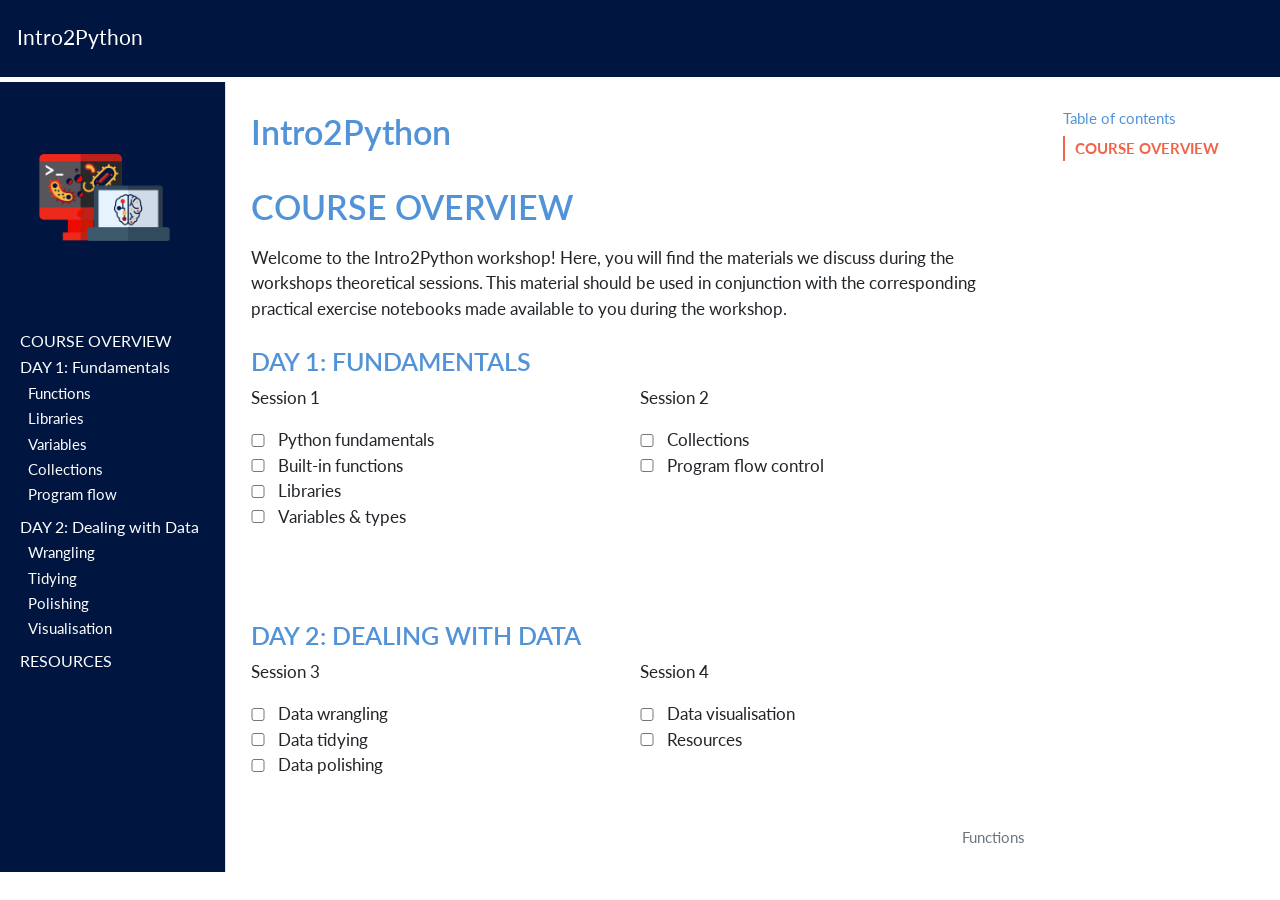
==== index.html @ 373fded9 "Built site for gh-pages" ====
<!DOCTYPE html>
<html xmlns="http://www.w3.org/1999/xhtml" lang="en" xml:lang="en"><head>

<meta charset="utf-8">
<meta name="generator" content="quarto-1.3.326">

<meta name="viewport" content="width=device-width, initial-scale=1.0, user-scalable=yes">


<title>Intro2Python</title>
<style>
code{white-space: pre-wrap;}
span.smallcaps{font-variant: small-caps;}
div.columns{display: flex; gap: min(4vw, 1.5em);}
div.column{flex: auto; overflow-x: auto;}
div.hanging-indent{margin-left: 1.5em; text-indent: -1.5em;}
ul.task-list{list-style: none;}
ul.task-list li input[type="checkbox"] {
  width: 0.8em;
  margin: 0 0.8em 0.2em -1em; /* quarto-specific, see https://github.com/quarto-dev/quarto-cli/issues/4556 */ 
  vertical-align: middle;
}
</style>


<script src="site_libs/quarto-nav/quarto-nav.js"></script>
<script src="site_libs/quarto-nav/headroom.min.js"></script>
<script src="site_libs/clipboard/clipboard.min.js"></script>
<script src="site_libs/quarto-search/autocomplete.umd.js"></script>
<script src="site_libs/quarto-search/fuse.min.js"></script>
<script src="site_libs/quarto-search/quarto-search.js"></script>
<meta name="quarto:offset" content="./">
<link href="./pages/functions.html" rel="next">
<script src="site_libs/quarto-html/quarto.js"></script>
<script src="site_libs/quarto-html/popper.min.js"></script>
<script src="site_libs/quarto-html/tippy.umd.min.js"></script>
<script src="site_libs/quarto-html/anchor.min.js"></script>
<link href="site_libs/quarto-html/tippy.css" rel="stylesheet">
<link href="site_libs/quarto-html/quarto-syntax-highlighting.css" rel="stylesheet" id="quarto-text-highlighting-styles">
<script src="site_libs/bootstrap/bootstrap.min.js"></script>
<link href="site_libs/bootstrap/bootstrap-icons.css" rel="stylesheet">
<link href="site_libs/bootstrap/bootstrap.min.css" rel="stylesheet" id="quarto-bootstrap" data-mode="light">
<script id="quarto-search-options" type="application/json">{
  "location": "navbar",
  "copy-button": false,
  "collapse-after": 3,
  "panel-placement": "end",
  "type": "overlay",
  "limit": 20,
  "language": {
    "search-no-results-text": "No results",
    "search-matching-documents-text": "matching documents",
    "search-copy-link-title": "Copy link to search",
    "search-hide-matches-text": "Hide additional matches",
    "search-more-match-text": "more match in this document",
    "search-more-matches-text": "more matches in this document",
    "search-clear-button-title": "Clear",
    "search-detached-cancel-button-title": "Cancel",
    "search-submit-button-title": "Submit"
  }
}</script>


<link rel="stylesheet" href="theme.css">
</head>

<body class="nav-sidebar docked nav-fixed">

<div id="quarto-search-results"></div>
  <header id="quarto-header" class="headroom fixed-top">
    <nav class="navbar navbar-expand-lg navbar-dark ">
      <div class="navbar-container container-fluid">
      <div class="navbar-brand-container">
    <a class="navbar-brand" href="./index.html">
    <span class="navbar-title">Intro2Python</span>
    </a>
  </div>
        <div class="quarto-navbar-tools ms-auto">
</div>
          <div id="quarto-search" class="" title="Search"></div>
      </div> <!-- /container-fluid -->
    </nav>
  <nav class="quarto-secondary-nav">
    <div class="container-fluid d-flex">
      <button type="button" class="quarto-btn-toggle btn" data-bs-toggle="collapse" data-bs-target="#quarto-sidebar,#quarto-sidebar-glass" aria-controls="quarto-sidebar" aria-expanded="false" aria-label="Toggle sidebar navigation" onclick="if (window.quartoToggleHeadroom) { window.quartoToggleHeadroom(); }">
        <i class="bi bi-layout-text-sidebar-reverse"></i>
      </button>
      <nav class="quarto-page-breadcrumbs" aria-label="breadcrumb"><ol class="breadcrumb"><li class="breadcrumb-item"><a href="./index.html">COURSE OVERVIEW</a></li></ol></nav>
      <a class="flex-grow-1" role="button" data-bs-toggle="collapse" data-bs-target="#quarto-sidebar,#quarto-sidebar-glass" aria-controls="quarto-sidebar" aria-expanded="false" aria-label="Toggle sidebar navigation" onclick="if (window.quartoToggleHeadroom) { window.quartoToggleHeadroom(); }">      
      </a>
      <button type="button" class="btn quarto-search-button" aria-label="Search" onclick="window.quartoOpenSearch();">
        <i class="bi bi-search"></i>
      </button>
    </div>
  </nav>
</header>
<!-- content -->
<div id="quarto-content" class="quarto-container page-columns page-rows-contents page-layout-article page-navbar">
<!-- sidebar -->
  <nav id="quarto-sidebar" class="sidebar collapse collapse-horizontal sidebar-navigation docked overflow-auto">
    <div class="pt-lg-2 mt-2 text-left sidebar-header sidebar-header-stacked">
      <a href="./index.html" class="sidebar-logo-link">
      <img src="./pages/images/logo_transparent.png" alt="" class="sidebar-logo py-0 d-lg-inline d-none">
      </a>
      </div>
        <div class="mt-2 flex-shrink-0 align-items-center">
        <div class="sidebar-search">
        <div id="quarto-search" class="" title="Search"></div>
        </div>
        </div>
    <div class="sidebar-menu-container"> 
    <ul class="list-unstyled mt-1">
        <li class="sidebar-item">
  <div class="sidebar-item-container"> 
  <a href="./index.html" class="sidebar-item-text sidebar-link active">
 <span class="menu-text">COURSE OVERVIEW</span></a>
  </div>
</li>
        <li class="sidebar-item sidebar-item-section">
      <div class="sidebar-item-container"> 
            <a class="sidebar-item-text sidebar-link text-start" data-bs-toggle="collapse" data-bs-target="#quarto-sidebar-section-1" aria-expanded="true">
 <span class="menu-text">DAY 1: Fundamentals</span></a>
          <a class="sidebar-item-toggle text-start" data-bs-toggle="collapse" data-bs-target="#quarto-sidebar-section-1" aria-expanded="true" aria-label="Toggle section">
            <i class="bi bi-chevron-right ms-2"></i>
          </a> 
      </div>
      <ul id="quarto-sidebar-section-1" class="collapse list-unstyled sidebar-section depth1 show">  
          <li class="sidebar-item">
  <div class="sidebar-item-container"> 
  <a href="./pages/functions.html" class="sidebar-item-text sidebar-link">
 <span class="menu-text">Functions</span></a>
  </div>
</li>
          <li class="sidebar-item">
  <div class="sidebar-item-container"> 
  <a href="./pages/libraries.html" class="sidebar-item-text sidebar-link">
 <span class="menu-text">Libraries</span></a>
  </div>
</li>
          <li class="sidebar-item">
  <div class="sidebar-item-container"> 
  <a href="./pages/variables-types.html" class="sidebar-item-text sidebar-link">
 <span class="menu-text">Variables</span></a>
  </div>
</li>
          <li class="sidebar-item">
  <div class="sidebar-item-container"> 
  <a href="./pages/collections.html" class="sidebar-item-text sidebar-link">
 <span class="menu-text">Collections</span></a>
  </div>
</li>
          <li class="sidebar-item">
  <div class="sidebar-item-container"> 
  <a href="./pages/program-flow-control.html" class="sidebar-item-text sidebar-link">
 <span class="menu-text">Program flow</span></a>
  </div>
</li>
      </ul>
  </li>
        <li class="sidebar-item sidebar-item-section">
      <div class="sidebar-item-container"> 
            <a class="sidebar-item-text sidebar-link text-start" data-bs-toggle="collapse" data-bs-target="#quarto-sidebar-section-2" aria-expanded="true">
 <span class="menu-text">DAY 2: Dealing with Data</span></a>
          <a class="sidebar-item-toggle text-start" data-bs-toggle="collapse" data-bs-target="#quarto-sidebar-section-2" aria-expanded="true" aria-label="Toggle section">
            <i class="bi bi-chevron-right ms-2"></i>
          </a> 
      </div>
      <ul id="quarto-sidebar-section-2" class="collapse list-unstyled sidebar-section depth1 show">  
          <li class="sidebar-item">
  <div class="sidebar-item-container"> 
  <a href="./pages/data-wrangling.html" class="sidebar-item-text sidebar-link">
 <span class="menu-text">Wrangling</span></a>
  </div>
</li>
          <li class="sidebar-item">
  <div class="sidebar-item-container"> 
  <a href="./pages/data-processing.html" class="sidebar-item-text sidebar-link">
 <span class="menu-text">Tidying</span></a>
  </div>
</li>
          <li class="sidebar-item">
  <div class="sidebar-item-container"> 
  <a href="./pages/data-polishing.html" class="sidebar-item-text sidebar-link">
 <span class="menu-text">Polishing</span></a>
  </div>
</li>
          <li class="sidebar-item">
  <div class="sidebar-item-container"> 
  <a href="./pages/data-viz.html" class="sidebar-item-text sidebar-link">
 <span class="menu-text">Visualisation</span></a>
  </div>
</li>
      </ul>
  </li>
        <li class="sidebar-item">
  <div class="sidebar-item-container"> 
  <a href="./pages/resources.html" class="sidebar-item-text sidebar-link">
 <span class="menu-text">RESOURCES</span></a>
  </div>
</li>
    </ul>
    </div>
</nav>
<div id="quarto-sidebar-glass" data-bs-toggle="collapse" data-bs-target="#quarto-sidebar,#quarto-sidebar-glass"></div>
<!-- margin-sidebar -->
    <div id="quarto-margin-sidebar" class="sidebar margin-sidebar">
        <nav id="TOC" role="doc-toc" class="toc-active">
    <h2 id="toc-title">Table of contents</h2>
   
  <ul>
  <li><a href="#course-overview" id="toc-course-overview" class="nav-link active" data-scroll-target="#course-overview">COURSE OVERVIEW</a>
  <ul class="collapse">
  <li><a href="#day-1-fundamentals" id="toc-day-1-fundamentals" class="nav-link" data-scroll-target="#day-1-fundamentals">DAY 1: FUNDAMENTALS</a></li>
  <li><a href="#day-2-dealing-with-data" id="toc-day-2-dealing-with-data" class="nav-link" data-scroll-target="#day-2-dealing-with-data">DAY 2: DEALING WITH DATA</a></li>
  </ul></li>
  </ul>
</nav>
    </div>
<!-- main -->
<main class="content" id="quarto-document-content">

<header id="title-block-header" class="quarto-title-block default">
<div class="quarto-title">
<h1 class="title">Intro2Python</h1>
</div>



<div class="quarto-title-meta">

    
  
    
  </div>
  

</header>

<section id="course-overview" class="level1 unnumbered">
<h1 class="unnumbered">COURSE OVERVIEW</h1>
<p>Welcome to the Intro2Python workshop! Here, you will find the materials we discuss during the workshops theoretical sessions. This material should be used in conjunction with the corresponding practical exercise notebooks made available to you during the workshop.</p>
<section id="day-1-fundamentals" class="level3 unnumbered">
<h3 class="unnumbered anchored" data-anchor-id="day-1-fundamentals">DAY 1: FUNDAMENTALS</h3>
<div class="columns">
<div class="column" style="width:50%;">
<p>Session 1</p>
<ul class="task-list">
<li><input type="checkbox">Python fundamentals</li>
<li><input type="checkbox">Built-in functions</li>
<li><input type="checkbox">Libraries</li>
<li><input type="checkbox">Variables &amp; types</li>
</ul>
</div><div class="column" style="width:50%;">
<p>Session 2</p>
<ul class="task-list">
<li><input type="checkbox">Collections</li>
<li><input type="checkbox">Program flow control</li>
</ul>
</div>
</div>
<div class="cell" data-execution_count="1">
<div class="cell-output cell-output-stdout">
<pre><code> 
 </code></pre>
</div>
</div>
</section>
<section id="day-2-dealing-with-data" class="level3 unnumbered">
<h3 class="unnumbered anchored" data-anchor-id="day-2-dealing-with-data">DAY 2: DEALING WITH DATA</h3>
<div class="columns">
<div class="column" style="width:50%;">
<p>Session 3</p>
<ul class="task-list">
<li><input type="checkbox">Data wrangling</li>
<li><input type="checkbox">Data tidying</li>
<li><input type="checkbox">Data polishing</li>
</ul>
</div><div class="column" style="width:50%;">
<p>Session 4</p>
<ul class="task-list">
<li><input type="checkbox">Data visualisation</li>
<li><input type="checkbox">Resources</li>
</ul>
</div>
</div>


</section>
</section>

</main> <!-- /main -->
<script id="quarto-html-after-body" type="application/javascript">
window.document.addEventListener("DOMContentLoaded", function (event) {
  const toggleBodyColorMode = (bsSheetEl) => {
    const mode = bsSheetEl.getAttribute("data-mode");
    const bodyEl = window.document.querySelector("body");
    if (mode === "dark") {
      bodyEl.classList.add("quarto-dark");
      bodyEl.classList.remove("quarto-light");
    } else {
      bodyEl.classList.add("quarto-light");
      bodyEl.classList.remove("quarto-dark");
    }
  }
  const toggleBodyColorPrimary = () => {
    const bsSheetEl = window.document.querySelector("link#quarto-bootstrap");
    if (bsSheetEl) {
      toggleBodyColorMode(bsSheetEl);
    }
  }
  toggleBodyColorPrimary();  
  const icon = "";
  const anchorJS = new window.AnchorJS();
  anchorJS.options = {
    placement: 'right',
    icon: icon
  };
  anchorJS.add('.anchored');
  const isCodeAnnotation = (el) => {
    for (const clz of el.classList) {
      if (clz.startsWith('code-annotation-')) {                     
        return true;
      }
    }
    return false;
  }
  const clipboard = new window.ClipboardJS('.code-copy-button', {
    text: function(trigger) {
      const codeEl = trigger.previousElementSibling.cloneNode(true);
      for (const childEl of codeEl.children) {
        if (isCodeAnnotation(childEl)) {
          childEl.remove();
        }
      }
      return codeEl.innerText;
    }
  });
  clipboard.on('success', function(e) {
    // button target
    const button = e.trigger;
    // don't keep focus
    button.blur();
    // flash "checked"
    button.classList.add('code-copy-button-checked');
    var currentTitle = button.getAttribute("title");
    button.setAttribute("title", "Copied!");
    let tooltip;
    if (window.bootstrap) {
      button.setAttribute("data-bs-toggle", "tooltip");
      button.setAttribute("data-bs-placement", "left");
      button.setAttribute("data-bs-title", "Copied!");
      tooltip = new bootstrap.Tooltip(button, 
        { trigger: "manual", 
          customClass: "code-copy-button-tooltip",
          offset: [0, -8]});
      tooltip.show();    
    }
    setTimeout(function() {
      if (tooltip) {
        tooltip.hide();
        button.removeAttribute("data-bs-title");
        button.removeAttribute("data-bs-toggle");
        button.removeAttribute("data-bs-placement");
      }
      button.setAttribute("title", currentTitle);
      button.classList.remove('code-copy-button-checked');
    }, 1000);
    // clear code selection
    e.clearSelection();
  });
  function tippyHover(el, contentFn) {
    const config = {
      allowHTML: true,
      content: contentFn,
      maxWidth: 500,
      delay: 100,
      arrow: false,
      appendTo: function(el) {
          return el.parentElement;
      },
      interactive: true,
      interactiveBorder: 10,
      theme: 'quarto',
      placement: 'bottom-start'
    };
    window.tippy(el, config); 
  }
  const noterefs = window.document.querySelectorAll('a[role="doc-noteref"]');
  for (var i=0; i<noterefs.length; i++) {
    const ref = noterefs[i];
    tippyHover(ref, function() {
      // use id or data attribute instead here
      let href = ref.getAttribute('data-footnote-href') || ref.getAttribute('href');
      try { href = new URL(href).hash; } catch {}
      const id = href.replace(/^#\/?/, "");
      const note = window.document.getElementById(id);
      return note.innerHTML;
    });
  }
      let selectedAnnoteEl;
      const selectorForAnnotation = ( cell, annotation) => {
        let cellAttr = 'data-code-cell="' + cell + '"';
        let lineAttr = 'data-code-annotation="' +  annotation + '"';
        const selector = 'span[' + cellAttr + '][' + lineAttr + ']';
        return selector;
      }
      const selectCodeLines = (annoteEl) => {
        const doc = window.document;
        const targetCell = annoteEl.getAttribute("data-target-cell");
        const targetAnnotation = annoteEl.getAttribute("data-target-annotation");
        const annoteSpan = window.document.querySelector(selectorForAnnotation(targetCell, targetAnnotation));
        const lines = annoteSpan.getAttribute("data-code-lines").split(",");
        const lineIds = lines.map((line) => {
          return targetCell + "-" + line;
        })
        let top = null;
        let height = null;
        let parent = null;
        if (lineIds.length > 0) {
            //compute the position of the single el (top and bottom and make a div)
            const el = window.document.getElementById(lineIds[0]);
            top = el.offsetTop;
            height = el.offsetHeight;
            parent = el.parentElement.parentElement;
          if (lineIds.length > 1) {
            const lastEl = window.document.getElementById(lineIds[lineIds.length - 1]);
            const bottom = lastEl.offsetTop + lastEl.offsetHeight;
            height = bottom - top;
          }
          if (top !== null && height !== null && parent !== null) {
            // cook up a div (if necessary) and position it 
            let div = window.document.getElementById("code-annotation-line-highlight");
            if (div === null) {
              div = window.document.createElement("div");
              div.setAttribute("id", "code-annotation-line-highlight");
              div.style.position = 'absolute';
              parent.appendChild(div);
            }
            div.style.top = top - 2 + "px";
            div.style.height = height + 4 + "px";
            let gutterDiv = window.document.getElementById("code-annotation-line-highlight-gutter");
            if (gutterDiv === null) {
              gutterDiv = window.document.createElement("div");
              gutterDiv.setAttribute("id", "code-annotation-line-highlight-gutter");
              gutterDiv.style.position = 'absolute';
              const codeCell = window.document.getElementById(targetCell);
              const gutter = codeCell.querySelector('.code-annotation-gutter');
              gutter.appendChild(gutterDiv);
            }
            gutterDiv.style.top = top - 2 + "px";
            gutterDiv.style.height = height + 4 + "px";
          }
          selectedAnnoteEl = annoteEl;
        }
      };
      const unselectCodeLines = () => {
        const elementsIds = ["code-annotation-line-highlight", "code-annotation-line-highlight-gutter"];
        elementsIds.forEach((elId) => {
          const div = window.document.getElementById(elId);
          if (div) {
            div.remove();
          }
        });
        selectedAnnoteEl = undefined;
      };
      // Attach click handler to the DT
      const annoteDls = window.document.querySelectorAll('dt[data-target-cell]');
      for (const annoteDlNode of annoteDls) {
        annoteDlNode.addEventListener('click', (event) => {
          const clickedEl = event.target;
          if (clickedEl !== selectedAnnoteEl) {
            unselectCodeLines();
            const activeEl = window.document.querySelector('dt[data-target-cell].code-annotation-active');
            if (activeEl) {
              activeEl.classList.remove('code-annotation-active');
            }
            selectCodeLines(clickedEl);
            clickedEl.classList.add('code-annotation-active');
          } else {
            // Unselect the line
            unselectCodeLines();
            clickedEl.classList.remove('code-annotation-active');
          }
        });
      }
  const findCites = (el) => {
    const parentEl = el.parentElement;
    if (parentEl) {
      const cites = parentEl.dataset.cites;
      if (cites) {
        return {
          el,
          cites: cites.split(' ')
        };
      } else {
        return findCites(el.parentElement)
      }
    } else {
      return undefined;
    }
  };
  var bibliorefs = window.document.querySelectorAll('a[role="doc-biblioref"]');
  for (var i=0; i<bibliorefs.length; i++) {
    const ref = bibliorefs[i];
    const citeInfo = findCites(ref);
    if (citeInfo) {
      tippyHover(citeInfo.el, function() {
        var popup = window.document.createElement('div');
        citeInfo.cites.forEach(function(cite) {
          var citeDiv = window.document.createElement('div');
          citeDiv.classList.add('hanging-indent');
          citeDiv.classList.add('csl-entry');
          var biblioDiv = window.document.getElementById('ref-' + cite);
          if (biblioDiv) {
            citeDiv.innerHTML = biblioDiv.innerHTML;
          }
          popup.appendChild(citeDiv);
        });
        return popup.innerHTML;
      });
    }
  }
});
</script>
<nav class="page-navigation">
  <div class="nav-page nav-page-previous">
  </div>
  <div class="nav-page nav-page-next">
      <a href="./pages/functions.html" class="pagination-link">
        <span class="nav-page-text">Functions</span> <i class="bi bi-arrow-right-short"></i>
      </a>
  </div>
</nav>
</div> <!-- /content -->



</body></html>
---- site_libs/quarto-html/tippy.css ----
.tippy-box[data-animation=fade][data-state=hidden]{opacity:0}[data-tippy-root]{max-width:calc(100vw - 10px)}.tippy-box{position:relative;background-color:#333;color:#fff;border-radius:4px;font-size:14px;line-height:1.4;white-space:normal;outline:0;transition-property:transform,visibility,opacity}.tippy-box[data-placement^=top]>.tippy-arrow{bottom:0}.tippy-box[data-placement^=top]>.tippy-arrow:before{bottom:-7px;left:0;border-width:8px 8px 0;border-top-color:initial;transform-origin:center top}.tippy-box[data-placement^=bottom]>.tippy-arrow{top:0}.tippy-box[data-placement^=bottom]>.tippy-arrow:before{top:-7px;left:0;border-width:0 8px 8px;border-bottom-color:initial;transform-origin:center bottom}.tippy-box[data-placement^=left]>.tippy-arrow{right:0}.tippy-box[data-placement^=left]>.tippy-arrow:before{border-width:8px 0 8px 8px;border-left-color:initial;right:-7px;transform-origin:center left}.tippy-box[data-placement^=right]>.tippy-arrow{left:0}.tippy-box[data-placement^=right]>.tippy-arrow:before{left:-7px;border-width:8px 8px 8px 0;border-right-color:initial;transform-origin:center right}.tippy-box[data-inertia][data-state=visible]{transition-timing-function:cubic-bezier(.54,1.5,.38,1.11)}.tippy-arrow{width:16px;height:16px;color:#333}.tippy-arrow:before{content:"";position:absolute;border-color:transparent;border-style:solid}.tippy-content{position:relative;padding:5px 9px;z-index:1}
---- site_libs/quarto-html/quarto-syntax-highlighting.css ----
/* quarto syntax highlight colors */
:root {
  --quarto-hl-ot-color: #003B4F;
  --quarto-hl-at-color: #657422;
  --quarto-hl-ss-color: #20794D;
  --quarto-hl-an-color: #5E5E5E;
  --quarto-hl-fu-color: #4758AB;
  --quarto-hl-st-color: #20794D;
  --quarto-hl-cf-color: #003B4F;
  --quarto-hl-op-color: #5E5E5E;
  --quarto-hl-er-color: #AD0000;
  --quarto-hl-bn-color: #AD0000;
  --quarto-hl-al-color: #AD0000;
  --quarto-hl-va-color: #111111;
  --quarto-hl-bu-color: inherit;
  --quarto-hl-ex-color: inherit;
  --quarto-hl-pp-color: #AD0000;
  --quarto-hl-in-color: #5E5E5E;
  --quarto-hl-vs-color: #20794D;
  --quarto-hl-wa-color: #5E5E5E;
  --quarto-hl-do-color: #5E5E5E;
  --quarto-hl-im-color: #00769E;
  --quarto-hl-ch-color: #20794D;
  --quarto-hl-dt-color: #AD0000;
  --quarto-hl-fl-color: #AD0000;
  --quarto-hl-co-color: #5E5E5E;
  --quarto-hl-cv-color: #5E5E5E;
  --quarto-hl-cn-color: #8f5902;
  --quarto-hl-sc-color: #5E5E5E;
  --quarto-hl-dv-color: #AD0000;
  --quarto-hl-kw-color: #003B4F;
}

/* other quarto variables */
:root {
  --quarto-font-monospace: SFMono-Regular, Menlo, Monaco, Consolas, "Liberation Mono", "Courier New", monospace;
}

pre > code.sourceCode > span {
  color: #003B4F;
}

code span {
  color: #003B4F;
}

code.sourceCode > span {
  color: #003B4F;
}

div.sourceCode,
div.sourceCode pre.sourceCode {
  color: #003B4F;
}

code span.ot {
  color: #003B4F;
  font-style: inherit;
}

code span.at {
  color: #657422;
  font-style: inherit;
}

code span.ss {
  color: #20794D;
  font-style: inherit;
}

code span.an {
  color: #5E5E5E;
  font-style: inherit;
}

code span.fu {
  color: #4758AB;
  font-style: inherit;
}

code span.st {
  color: #20794D;
  font-style: inherit;
}

code span.cf {
  color: #003B4F;
  font-style: inherit;
}

code span.op {
  color: #5E5E5E;
  font-style: inherit;
}

code span.er {
  color: #AD0000;
  font-style: inherit;
}

code span.bn {
  color: #AD0000;
  font-style: inherit;
}

code span.al {
  color: #AD0000;
  font-style: inherit;
}

code span.va {
  color: #111111;
  font-style: inherit;
}

code span.bu {
  font-style: inherit;
}

code span.ex {
  font-style: inherit;
}

code span.pp {
  color: #AD0000;
  font-style: inherit;
}

code span.in {
  color: #5E5E5E;
  font-style: inherit;
}

code span.vs {
  color: #20794D;
  font-style: inherit;
}

code span.wa {
  color: #5E5E5E;
  font-style: italic;
}

code span.do {
  color: #5E5E5E;
  font-style: italic;
}

code span.im {
  color: #00769E;
  font-style: inherit;
}

code span.ch {
  color: #20794D;
  font-style: inherit;
}

code span.dt {
  color: #AD0000;
  font-style: inherit;
}

code span.fl {
  color: #AD0000;
  font-style: inherit;
}

code span.co {
  color: #5E5E5E;
  font-style: inherit;
}

code span.cv {
  color: #5E5E5E;
  font-style: italic;
}

code span.cn {
  color: #8f5902;
  font-style: inherit;
}

code span.sc {
  color: #5E5E5E;
  font-style: inherit;
}

code span.dv {
  color: #AD0000;
  font-style: inherit;
}

code span.kw {
  color: #003B4F;
  font-style: inherit;
}

.prevent-inlining {
  content: "</";
}

/*# sourceMappingURL=debc5d5d77c3f9108843748ff7464032.css.map */
---- theme.css ----
/* Define your color palette as CSS variables */
:root {
    --primary: #4088d4;
    --secondary: #f06449;
    --accent: #f06449;
    --info: #8f6593;
    --navbar-bg: #001641;
    /* dark background for navbar */
    --navbar-link: #fff;
}

/* Apply primary color to headings and links */
h1,
h2,
h3,
h4,
h5,
h6 {
    color: var(--primary);
}

a {
    color: var(--info);
}

a:hover {
    color: var(--accent);
}

/* Style the navbar */
.navbar,
.quarto-navbar {
    background-color: var(--navbar-bg) !important;
}

.navbar .navbar-brand,
.navbar .nav-link,
.quarto-navbar .navbar-brand,
.quarto-navbar .nav-link,
.margin-sidebar {
    color: var(--navbar-link) !important;
}

.navbar .nav-link.active,
.quarto-navbar .nav-link.active,
.margin-sidebar {
    color: var(--accent) !important;
}

/* Optional: accent for buttons or highlights */
.btn-primary,
.btn {
    background-color: var(--secondary);
    border-color: var(--secondary);
}

.btn-primary:hover,
.btn:hover {
    background-color: var(--accent);
    border-color: var(--accent); }

/* Sidebar background for Quarto book */
.sidebar,
.quarto-sidebar {
    background-color: var(--navbar-bg) !important;
}

/* Sidebar link colors */
.sidebar .sidebar-item,
.quarto-sidebar .sidebar-item {
    color: var(--navbar-link) !important;
}

.sidebar .sidebar-item.active,
.quarto-sidebar .sidebar-item.active {
}

/* Sidebar link colors */
.margin-sidebar {
    background-color: #fff !important;
    color: var(--accent) !important;
}


/* Make TOC links black by default */
.sidebar nav[role=doc-toc] ul>li>a,
.sidebar nav[role=doc-toc] ul>li>ul>li>a {
    color: #222 !important;
}

/* Use your accent color on hover */
.sidebar nav[role=doc-toc] ul>li>a:hover,
.sidebar nav[role=doc-toc] ul>li>ul>li>a:hover {
    color: var(--accent) !important;
}

/* Override active TOC link color and border in both sidebars */
.sidebar nav[role=doc-toc] ul>li>a.active,
.sidebar nav[role=doc-toc] ul>li>ul>li>a.active,
.quarto-sidebar-secondary nav[role=doc-toc] ul>li>a.active,
.quarto-sidebar-secondary nav[role=doc-toc] ul>li>ul>li>a.active {
    color: var(--accent) !important;
    border-left: 2px solid var(--accent) !important;
    font-weight: bold;
}

.nav-page a:hover,
.nav-page a:focus {
    color: #d94c32 !important;
}
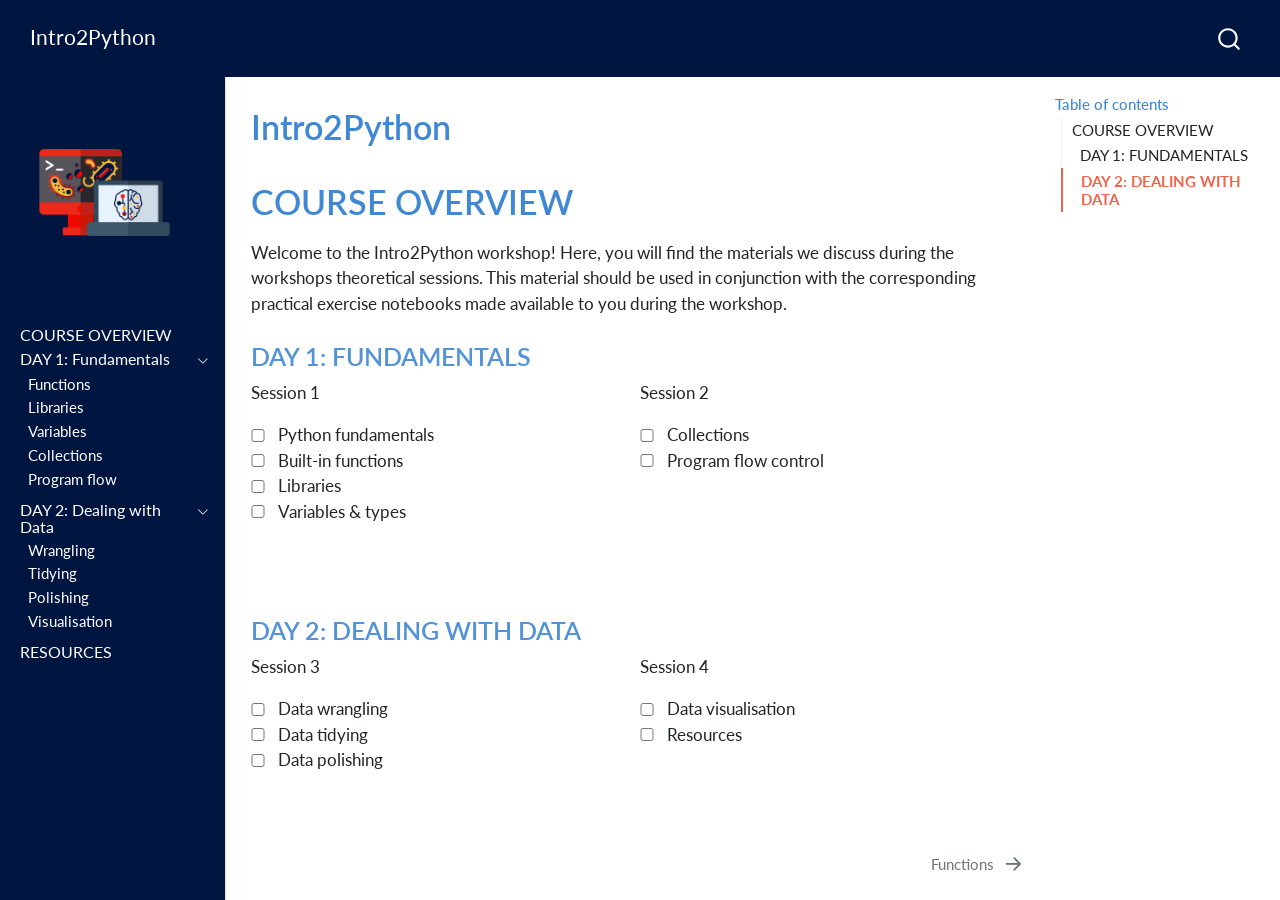
==== commit 1adf5422: "Built site for gh-pages" ====
--- a/index.html
+++ b/index.html
@@ -2,7 +2,7 @@
 <html xmlns="http://www.w3.org/1999/xhtml" lang="en" xml:lang="en"><head>
 
 <meta charset="utf-8">
-<meta name="generator" content="quarto-1.3.326">
+<meta name="generator" content="quarto-1.8.27">
 
 <meta name="viewport" content="width=device-width, initial-scale=1.0, user-scalable=yes">
 
@@ -31,22 +31,30 @@
 <script src="site_libs/quarto-search/quarto-search.js"></script>
 <meta name="quarto:offset" content="./">
 <link href="./pages/functions.html" rel="next">
-<script src="site_libs/quarto-html/quarto.js"></script>
+<script src="site_libs/quarto-html/quarto.js" type="module"></script>
+<script src="site_libs/quarto-html/tabsets/tabsets.js" type="module"></script>
+<script src="site_libs/quarto-html/axe/axe-check.js" type="module"></script>
 <script src="site_libs/quarto-html/popper.min.js"></script>
 <script src="site_libs/quarto-html/tippy.umd.min.js"></script>
 <script src="site_libs/quarto-html/anchor.min.js"></script>
 <link href="site_libs/quarto-html/tippy.css" rel="stylesheet">
-<link href="site_libs/quarto-html/quarto-syntax-highlighting.css" rel="stylesheet" id="quarto-text-highlighting-styles">
+<link href="site_libs/quarto-html/quarto-syntax-highlighting-ed96de9b727972fe78a7b5d16c58bf87.css" rel="stylesheet" id="quarto-text-highlighting-styles">
 <script src="site_libs/bootstrap/bootstrap.min.js"></script>
 <link href="site_libs/bootstrap/bootstrap-icons.css" rel="stylesheet">
-<link href="site_libs/bootstrap/bootstrap.min.css" rel="stylesheet" id="quarto-bootstrap" data-mode="light">
+<link href="site_libs/bootstrap/bootstrap-86a5ba24d0f45f9e9ab157fcdf83119b.min.css" rel="stylesheet" append-hash="true" id="quarto-bootstrap" data-mode="light">
 <script id="quarto-search-options" type="application/json">{
   "location": "navbar",
   "copy-button": false,
   "collapse-after": 3,
   "panel-placement": "end",
   "type": "overlay",
-  "limit": 20,
+  "limit": 50,
+  "keyboard-shortcut": [
+    "f",
+    "/",
+    "s"
+  ],
+  "show-item-context": false,
   "language": {
     "search-no-results-text": "No results",
     "search-matching-documents-text": "matching documents",
@@ -55,8 +63,10 @@
     "search-more-match-text": "more match in this document",
     "search-more-matches-text": "more matches in this document",
     "search-clear-button-title": "Clear",
+    "search-text-placeholder": "",
     "search-detached-cancel-button-title": "Cancel",
-    "search-submit-button-title": "Submit"
+    "search-submit-button-title": "Submit",
+    "search-label": "Search"
   }
 }</script>
 
@@ -64,30 +74,30 @@
 <link rel="stylesheet" href="theme.css">
 </head>
 
-<body class="nav-sidebar docked nav-fixed">
+<body class="nav-sidebar docked nav-fixed quarto-light">
 
 <div id="quarto-search-results"></div>
   <header id="quarto-header" class="headroom fixed-top">
-    <nav class="navbar navbar-expand-lg navbar-dark ">
+    <nav class="navbar navbar-expand-lg " data-bs-theme="dark">
       <div class="navbar-container container-fluid">
-      <div class="navbar-brand-container">
+      <div class="navbar-brand-container mx-auto">
     <a class="navbar-brand" href="./index.html">
     <span class="navbar-title">Intro2Python</span>
     </a>
   </div>
-        <div class="quarto-navbar-tools ms-auto">
+        <div class="quarto-navbar-tools tools-end">
 </div>
           <div id="quarto-search" class="" title="Search"></div>
       </div> <!-- /container-fluid -->
     </nav>
   <nav class="quarto-secondary-nav">
     <div class="container-fluid d-flex">
-      <button type="button" class="quarto-btn-toggle btn" data-bs-toggle="collapse" data-bs-target="#quarto-sidebar,#quarto-sidebar-glass" aria-controls="quarto-sidebar" aria-expanded="false" aria-label="Toggle sidebar navigation" onclick="if (window.quartoToggleHeadroom) { window.quartoToggleHeadroom(); }">
+      <button type="button" class="quarto-btn-toggle btn" data-bs-toggle="collapse" role="button" data-bs-target=".quarto-sidebar-collapse-item" aria-controls="quarto-sidebar" aria-expanded="false" aria-label="Toggle sidebar navigation" onclick="if (window.quartoToggleHeadroom) { window.quartoToggleHeadroom(); }">
         <i class="bi bi-layout-text-sidebar-reverse"></i>
       </button>
-      <nav class="quarto-page-breadcrumbs" aria-label="breadcrumb"><ol class="breadcrumb"><li class="breadcrumb-item"><a href="./index.html">COURSE OVERVIEW</a></li></ol></nav>
-      <a class="flex-grow-1" role="button" data-bs-toggle="collapse" data-bs-target="#quarto-sidebar,#quarto-sidebar-glass" aria-controls="quarto-sidebar" aria-expanded="false" aria-label="Toggle sidebar navigation" onclick="if (window.quartoToggleHeadroom) { window.quartoToggleHeadroom(); }">      
-      </a>
+        <nav class="quarto-page-breadcrumbs" aria-label="breadcrumb"><ol class="breadcrumb"><li class="breadcrumb-item"><a href="./index.html">COURSE OVERVIEW</a></li></ol></nav>
+        <a class="flex-grow-1" role="navigation" data-bs-toggle="collapse" data-bs-target=".quarto-sidebar-collapse-item" aria-controls="quarto-sidebar" aria-expanded="false" aria-label="Toggle sidebar navigation" onclick="if (window.quartoToggleHeadroom) { window.quartoToggleHeadroom(); }">      
+        </a>
       <button type="button" class="btn quarto-search-button" aria-label="Search" onclick="window.quartoOpenSearch();">
         <i class="bi bi-search"></i>
       </button>
@@ -97,10 +107,11 @@
 <!-- content -->
 <div id="quarto-content" class="quarto-container page-columns page-rows-contents page-layout-article page-navbar">
 <!-- sidebar -->
-  <nav id="quarto-sidebar" class="sidebar collapse collapse-horizontal sidebar-navigation docked overflow-auto">
+  <nav id="quarto-sidebar" class="sidebar collapse collapse-horizontal quarto-sidebar-collapse-item sidebar-navigation docked overflow-auto">
     <div class="pt-lg-2 mt-2 text-left sidebar-header sidebar-header-stacked">
       <a href="./index.html" class="sidebar-logo-link">
-      <img src="./pages/images/logo_transparent.png" alt="" class="sidebar-logo py-0 d-lg-inline d-none">
+      <img src="./pages/images/logo_transparent.png" alt="" class="sidebar-logo light-content py-0 d-lg-inline d-none">
+      <img src="./pages/images/logo_transparent.png" alt="" class="sidebar-logo dark-content py-0 d-lg-inline d-none">
       </a>
       </div>
         <div class="mt-2 flex-shrink-0 align-items-center">
@@ -118,9 +129,9 @@
 </li>
         <li class="sidebar-item sidebar-item-section">
       <div class="sidebar-item-container"> 
-            <a class="sidebar-item-text sidebar-link text-start" data-bs-toggle="collapse" data-bs-target="#quarto-sidebar-section-1" aria-expanded="true">
+            <a class="sidebar-item-text sidebar-link text-start" data-bs-toggle="collapse" data-bs-target="#quarto-sidebar-section-1" role="navigation" aria-expanded="true">
  <span class="menu-text">DAY 1: Fundamentals</span></a>
-          <a class="sidebar-item-toggle text-start" data-bs-toggle="collapse" data-bs-target="#quarto-sidebar-section-1" aria-expanded="true" aria-label="Toggle section">
+          <a class="sidebar-item-toggle text-start" data-bs-toggle="collapse" data-bs-target="#quarto-sidebar-section-1" role="navigation" aria-expanded="true" aria-label="Toggle section">
             <i class="bi bi-chevron-right ms-2"></i>
           </a> 
       </div>
@@ -159,9 +170,9 @@
   </li>
         <li class="sidebar-item sidebar-item-section">
       <div class="sidebar-item-container"> 
-            <a class="sidebar-item-text sidebar-link text-start" data-bs-toggle="collapse" data-bs-target="#quarto-sidebar-section-2" aria-expanded="true">
+            <a class="sidebar-item-text sidebar-link text-start" data-bs-toggle="collapse" data-bs-target="#quarto-sidebar-section-2" role="navigation" aria-expanded="true">
  <span class="menu-text">DAY 2: Dealing with Data</span></a>
-          <a class="sidebar-item-toggle text-start" data-bs-toggle="collapse" data-bs-target="#quarto-sidebar-section-2" aria-expanded="true" aria-label="Toggle section">
+          <a class="sidebar-item-toggle text-start" data-bs-toggle="collapse" data-bs-target="#quarto-sidebar-section-2" role="navigation" aria-expanded="true" aria-label="Toggle section">
             <i class="bi bi-chevron-right ms-2"></i>
           </a> 
       </div>
@@ -201,7 +212,7 @@
     </ul>
     </div>
 </nav>
-<div id="quarto-sidebar-glass" data-bs-toggle="collapse" data-bs-target="#quarto-sidebar,#quarto-sidebar-glass"></div>
+<div id="quarto-sidebar-glass" class="quarto-sidebar-collapse-item" data-bs-toggle="collapse" data-bs-target=".quarto-sidebar-collapse-item"></div>
 <!-- margin-sidebar -->
     <div id="quarto-margin-sidebar" class="sidebar margin-sidebar">
         <nav id="TOC" role="doc-toc" class="toc-active">
@@ -234,7 +245,9 @@
   </div>
   
 
+
 </header>
+
 
 <section id="course-overview" class="level1 unnumbered">
 <h1 class="unnumbered">COURSE OVERVIEW</h1>
@@ -245,20 +258,20 @@
 <div class="column" style="width:50%;">
 <p>Session 1</p>
 <ul class="task-list">
-<li><input type="checkbox">Python fundamentals</li>
-<li><input type="checkbox">Built-in functions</li>
-<li><input type="checkbox">Libraries</li>
-<li><input type="checkbox">Variables &amp; types</li>
+<li><label><input type="checkbox">Python fundamentals</label></li>
+<li><label><input type="checkbox">Built-in functions</label></li>
+<li><label><input type="checkbox">Libraries</label></li>
+<li><label><input type="checkbox">Variables &amp; types</label></li>
 </ul>
 </div><div class="column" style="width:50%;">
 <p>Session 2</p>
 <ul class="task-list">
-<li><input type="checkbox">Collections</li>
-<li><input type="checkbox">Program flow control</li>
+<li><label><input type="checkbox">Collections</label></li>
+<li><label><input type="checkbox">Program flow control</label></li>
 </ul>
 </div>
 </div>
-<div class="cell" data-execution_count="1">
+<div id="627196cf" class="cell" data-execution_count="1">
 <div class="cell-output cell-output-stdout">
 <pre><code> 
  </code></pre>
@@ -271,15 +284,15 @@
 <div class="column" style="width:50%;">
 <p>Session 3</p>
 <ul class="task-list">
-<li><input type="checkbox">Data wrangling</li>
-<li><input type="checkbox">Data tidying</li>
-<li><input type="checkbox">Data polishing</li>
+<li><label><input type="checkbox">Data wrangling</label></li>
+<li><label><input type="checkbox">Data tidying</label></li>
+<li><label><input type="checkbox">Data polishing</label></li>
 </ul>
 </div><div class="column" style="width:50%;">
 <p>Session 4</p>
 <ul class="task-list">
-<li><input type="checkbox">Data visualisation</li>
-<li><input type="checkbox">Resources</li>
+<li><label><input type="checkbox">Data visualisation</label></li>
+<li><label><input type="checkbox">Resources</label></li>
 </ul>
 </div>
 </div>
@@ -290,43 +303,58 @@
 
 </main> <!-- /main -->
 <script id="quarto-html-after-body" type="application/javascript">
-window.document.addEventListener("DOMContentLoaded", function (event) {
-  const toggleBodyColorMode = (bsSheetEl) => {
-    const mode = bsSheetEl.getAttribute("data-mode");
-    const bodyEl = window.document.querySelector("body");
-    if (mode === "dark") {
-      bodyEl.classList.add("quarto-dark");
-      bodyEl.classList.remove("quarto-light");
-    } else {
-      bodyEl.classList.add("quarto-light");
-      bodyEl.classList.remove("quarto-dark");
-    }
-  }
-  const toggleBodyColorPrimary = () => {
-    const bsSheetEl = window.document.querySelector("link#quarto-bootstrap");
-    if (bsSheetEl) {
-      toggleBodyColorMode(bsSheetEl);
-    }
-  }
-  toggleBodyColorPrimary();  
-  const icon = "";
-  const anchorJS = new window.AnchorJS();
-  anchorJS.options = {
-    placement: 'right',
-    icon: icon
-  };
-  anchorJS.add('.anchored');
-  const isCodeAnnotation = (el) => {
-    for (const clz of el.classList) {
-      if (clz.startsWith('code-annotation-')) {                     
-        return true;
-      }
-    }
-    return false;
-  }
-  const clipboard = new window.ClipboardJS('.code-copy-button', {
-    text: function(trigger) {
-      const codeEl = trigger.previousElementSibling.cloneNode(true);
+  window.document.addEventListener("DOMContentLoaded", function (event) {
+    const icon = "";
+    const anchorJS = new window.AnchorJS();
+    anchorJS.options = {
+      placement: 'right',
+      icon: icon
+    };
+    anchorJS.add('.anchored');
+    const isCodeAnnotation = (el) => {
+      for (const clz of el.classList) {
+        if (clz.startsWith('code-annotation-')) {                     
+          return true;
+        }
+      }
+      return false;
+    }
+    const onCopySuccess = function(e) {
+      // button target
+      const button = e.trigger;
+      // don't keep focus
+      button.blur();
+      // flash "checked"
+      button.classList.add('code-copy-button-checked');
+      var currentTitle = button.getAttribute("title");
+      button.setAttribute("title", "Copied!");
+      let tooltip;
+      if (window.bootstrap) {
+        button.setAttribute("data-bs-toggle", "tooltip");
+        button.setAttribute("data-bs-placement", "left");
+        button.setAttribute("data-bs-title", "Copied!");
+        tooltip = new bootstrap.Tooltip(button, 
+          { trigger: "manual", 
+            customClass: "code-copy-button-tooltip",
+            offset: [0, -8]});
+        tooltip.show();    
+      }
+      setTimeout(function() {
+        if (tooltip) {
+          tooltip.hide();
+          button.removeAttribute("data-bs-title");
+          button.removeAttribute("data-bs-toggle");
+          button.removeAttribute("data-bs-placement");
+        }
+        button.setAttribute("title", currentTitle);
+        button.classList.remove('code-copy-button-checked');
+      }, 1000);
+      // clear code selection
+      e.clearSelection();
+    }
+    const getTextToCopy = function(trigger) {
+      const outerScaffold = trigger.parentElement.cloneNode(true);
+      const codeEl = outerScaffold.querySelector('code');
       for (const childEl of codeEl.children) {
         if (isCodeAnnotation(childEl)) {
           childEl.remove();
@@ -334,199 +362,351 @@
       }
       return codeEl.innerText;
     }
+    const clipboard = new window.ClipboardJS('.code-copy-button:not([data-in-quarto-modal])', {
+      text: getTextToCopy
+    });
+    clipboard.on('success', onCopySuccess);
+    if (window.document.getElementById('quarto-embedded-source-code-modal')) {
+      const clipboardModal = new window.ClipboardJS('.code-copy-button[data-in-quarto-modal]', {
+        text: getTextToCopy,
+        container: window.document.getElementById('quarto-embedded-source-code-modal')
+      });
+      clipboardModal.on('success', onCopySuccess);
+    }
+      var localhostRegex = new RegExp(/^(?:http|https):\/\/localhost\:?[0-9]*\//);
+      var mailtoRegex = new RegExp(/^mailto:/);
+        var filterRegex = new RegExp('/' + window.location.host + '/');
+      var isInternal = (href) => {
+          return filterRegex.test(href) || localhostRegex.test(href) || mailtoRegex.test(href);
+      }
+      // Inspect non-navigation links and adorn them if external
+     var links = window.document.querySelectorAll('a[href]:not(.nav-link):not(.navbar-brand):not(.toc-action):not(.sidebar-link):not(.sidebar-item-toggle):not(.pagination-link):not(.no-external):not([aria-hidden]):not(.dropdown-item):not(.quarto-navigation-tool):not(.about-link)');
+      for (var i=0; i<links.length; i++) {
+        const link = links[i];
+        if (!isInternal(link.href)) {
+          // undo the damage that might have been done by quarto-nav.js in the case of
+          // links that we want to consider external
+          if (link.dataset.originalHref !== undefined) {
+            link.href = link.dataset.originalHref;
+          }
+        }
+      }
+    function tippyHover(el, contentFn, onTriggerFn, onUntriggerFn) {
+      const config = {
+        allowHTML: true,
+        maxWidth: 500,
+        delay: 100,
+        arrow: false,
+        appendTo: function(el) {
+            return el.parentElement;
+        },
+        interactive: true,
+        interactiveBorder: 10,
+        theme: 'quarto',
+        placement: 'bottom-start',
+      };
+      if (contentFn) {
+        config.content = contentFn;
+      }
+      if (onTriggerFn) {
+        config.onTrigger = onTriggerFn;
+      }
+      if (onUntriggerFn) {
+        config.onUntrigger = onUntriggerFn;
+      }
+      window.tippy(el, config); 
+    }
+    const noterefs = window.document.querySelectorAll('a[role="doc-noteref"]');
+    for (var i=0; i<noterefs.length; i++) {
+      const ref = noterefs[i];
+      tippyHover(ref, function() {
+        // use id or data attribute instead here
+        let href = ref.getAttribute('data-footnote-href') || ref.getAttribute('href');
+        try { href = new URL(href).hash; } catch {}
+        const id = href.replace(/^#\/?/, "");
+        const note = window.document.getElementById(id);
+        if (note) {
+          return note.innerHTML;
+        } else {
+          return "";
+        }
+      });
+    }
+    const xrefs = window.document.querySelectorAll('a.quarto-xref');
+    const processXRef = (id, note) => {
+      // Strip column container classes
+      const stripColumnClz = (el) => {
+        el.classList.remove("page-full", "page-columns");
+        if (el.children) {
+          for (const child of el.children) {
+            stripColumnClz(child);
+          }
+        }
+      }
+      stripColumnClz(note)
+      if (id === null || id.startsWith('sec-')) {
+        // Special case sections, only their first couple elements
+        const container = document.createElement("div");
+        if (note.children && note.children.length > 2) {
+          container.appendChild(note.children[0].cloneNode(true));
+          for (let i = 1; i < note.children.length; i++) {
+            const child = note.children[i];
+            if (child.tagName === "P" && child.innerText === "") {
+              continue;
+            } else {
+              container.appendChild(child.cloneNode(true));
+              break;
+            }
+          }
+          if (window.Quarto?.typesetMath) {
+            window.Quarto.typesetMath(container);
+          }
+          return container.innerHTML
+        } else {
+          if (window.Quarto?.typesetMath) {
+            window.Quarto.typesetMath(note);
+          }
+          return note.innerHTML;
+        }
+      } else {
+        // Remove any anchor links if they are present
+        const anchorLink = note.querySelector('a.anchorjs-link');
+        if (anchorLink) {
+          anchorLink.remove();
+        }
+        if (window.Quarto?.typesetMath) {
+          window.Quarto.typesetMath(note);
+        }
+        if (note.classList.contains("callout")) {
+          return note.outerHTML;
+        } else {
+          return note.innerHTML;
+        }
+      }
+    }
+    for (var i=0; i<xrefs.length; i++) {
+      const xref = xrefs[i];
+      tippyHover(xref, undefined, function(instance) {
+        instance.disable();
+        let url = xref.getAttribute('href');
+        let hash = undefined; 
+        if (url.startsWith('#')) {
+          hash = url;
+        } else {
+          try { hash = new URL(url).hash; } catch {}
+        }
+        if (hash) {
+          const id = hash.replace(/^#\/?/, "");
+          const note = window.document.getElementById(id);
+          if (note !== null) {
+            try {
+              const html = processXRef(id, note.cloneNode(true));
+              instance.setContent(html);
+            } finally {
+              instance.enable();
+              instance.show();
+            }
+          } else {
+            // See if we can fetch this
+            fetch(url.split('#')[0])
+            .then(res => res.text())
+            .then(html => {
+              const parser = new DOMParser();
+              const htmlDoc = parser.parseFromString(html, "text/html");
+              const note = htmlDoc.getElementById(id);
+              if (note !== null) {
+                const html = processXRef(id, note);
+                instance.setContent(html);
+              } 
+            }).finally(() => {
+              instance.enable();
+              instance.show();
+            });
+          }
+        } else {
+          // See if we can fetch a full url (with no hash to target)
+          // This is a special case and we should probably do some content thinning / targeting
+          fetch(url)
+          .then(res => res.text())
+          .then(html => {
+            const parser = new DOMParser();
+            const htmlDoc = parser.parseFromString(html, "text/html");
+            const note = htmlDoc.querySelector('main.content');
+            if (note !== null) {
+              // This should only happen for chapter cross references
+              // (since there is no id in the URL)
+              // remove the first header
+              if (note.children.length > 0 && note.children[0].tagName === "HEADER") {
+                note.children[0].remove();
+              }
+              const html = processXRef(null, note);
+              instance.setContent(html);
+            } 
+          }).finally(() => {
+            instance.enable();
+            instance.show();
+          });
+        }
+      }, function(instance) {
+      });
+    }
+        let selectedAnnoteEl;
+        const selectorForAnnotation = ( cell, annotation) => {
+          let cellAttr = 'data-code-cell="' + cell + '"';
+          let lineAttr = 'data-code-annotation="' +  annotation + '"';
+          const selector = 'span[' + cellAttr + '][' + lineAttr + ']';
+          return selector;
+        }
+        const selectCodeLines = (annoteEl) => {
+          const doc = window.document;
+          const targetCell = annoteEl.getAttribute("data-target-cell");
+          const targetAnnotation = annoteEl.getAttribute("data-target-annotation");
+          const annoteSpan = window.document.querySelector(selectorForAnnotation(targetCell, targetAnnotation));
+          const lines = annoteSpan.getAttribute("data-code-lines").split(",");
+          const lineIds = lines.map((line) => {
+            return targetCell + "-" + line;
+          })
+          let top = null;
+          let height = null;
+          let parent = null;
+          if (lineIds.length > 0) {
+              //compute the position of the single el (top and bottom and make a div)
+              const el = window.document.getElementById(lineIds[0]);
+              top = el.offsetTop;
+              height = el.offsetHeight;
+              parent = el.parentElement.parentElement;
+            if (lineIds.length > 1) {
+              const lastEl = window.document.getElementById(lineIds[lineIds.length - 1]);
+              const bottom = lastEl.offsetTop + lastEl.offsetHeight;
+              height = bottom - top;
+            }
+            if (top !== null && height !== null && parent !== null) {
+              // cook up a div (if necessary) and position it 
+              let div = window.document.getElementById("code-annotation-line-highlight");
+              if (div === null) {
+                div = window.document.createElement("div");
+                div.setAttribute("id", "code-annotation-line-highlight");
+                div.style.position = 'absolute';
+                parent.appendChild(div);
+              }
+              div.style.top = top - 2 + "px";
+              div.style.height = height + 4 + "px";
+              div.style.left = 0;
+              let gutterDiv = window.document.getElementById("code-annotation-line-highlight-gutter");
+              if (gutterDiv === null) {
+                gutterDiv = window.document.createElement("div");
+                gutterDiv.setAttribute("id", "code-annotation-line-highlight-gutter");
+                gutterDiv.style.position = 'absolute';
+                const codeCell = window.document.getElementById(targetCell);
+                const gutter = codeCell.querySelector('.code-annotation-gutter');
+                gutter.appendChild(gutterDiv);
+              }
+              gutterDiv.style.top = top - 2 + "px";
+              gutterDiv.style.height = height + 4 + "px";
+            }
+            selectedAnnoteEl = annoteEl;
+          }
+        };
+        const unselectCodeLines = () => {
+          const elementsIds = ["code-annotation-line-highlight", "code-annotation-line-highlight-gutter"];
+          elementsIds.forEach((elId) => {
+            const div = window.document.getElementById(elId);
+            if (div) {
+              div.remove();
+            }
+          });
+          selectedAnnoteEl = undefined;
+        };
+          // Handle positioning of the toggle
+      window.addEventListener(
+        "resize",
+        throttle(() => {
+          elRect = undefined;
+          if (selectedAnnoteEl) {
+            selectCodeLines(selectedAnnoteEl);
+          }
+        }, 10)
+      );
+      function throttle(fn, ms) {
+      let throttle = false;
+      let timer;
+        return (...args) => {
+          if(!throttle) { // first call gets through
+              fn.apply(this, args);
+              throttle = true;
+          } else { // all the others get throttled
+              if(timer) clearTimeout(timer); // cancel #2
+              timer = setTimeout(() => {
+                fn.apply(this, args);
+                timer = throttle = false;
+              }, ms);
+          }
+        };
+      }
+        // Attach click handler to the DT
+        const annoteDls = window.document.querySelectorAll('dt[data-target-cell]');
+        for (const annoteDlNode of annoteDls) {
+          annoteDlNode.addEventListener('click', (event) => {
+            const clickedEl = event.target;
+            if (clickedEl !== selectedAnnoteEl) {
+              unselectCodeLines();
+              const activeEl = window.document.querySelector('dt[data-target-cell].code-annotation-active');
+              if (activeEl) {
+                activeEl.classList.remove('code-annotation-active');
+              }
+              selectCodeLines(clickedEl);
+              clickedEl.classList.add('code-annotation-active');
+            } else {
+              // Unselect the line
+              unselectCodeLines();
+              clickedEl.classList.remove('code-annotation-active');
+            }
+          });
+        }
+    const findCites = (el) => {
+      const parentEl = el.parentElement;
+      if (parentEl) {
+        const cites = parentEl.dataset.cites;
+        if (cites) {
+          return {
+            el,
+            cites: cites.split(' ')
+          };
+        } else {
+          return findCites(el.parentElement)
+        }
+      } else {
+        return undefined;
+      }
+    };
+    var bibliorefs = window.document.querySelectorAll('a[role="doc-biblioref"]');
+    for (var i=0; i<bibliorefs.length; i++) {
+      const ref = bibliorefs[i];
+      const citeInfo = findCites(ref);
+      if (citeInfo) {
+        tippyHover(citeInfo.el, function() {
+          var popup = window.document.createElement('div');
+          citeInfo.cites.forEach(function(cite) {
+            var citeDiv = window.document.createElement('div');
+            citeDiv.classList.add('hanging-indent');
+            citeDiv.classList.add('csl-entry');
+            var biblioDiv = window.document.getElementById('ref-' + cite);
+            if (biblioDiv) {
+              citeDiv.innerHTML = biblioDiv.innerHTML;
+            }
+            popup.appendChild(citeDiv);
+          });
+          return popup.innerHTML;
+        });
+      }
+    }
   });
-  clipboard.on('success', function(e) {
-    // button target
-    const button = e.trigger;
-    // don't keep focus
-    button.blur();
-    // flash "checked"
-    button.classList.add('code-copy-button-checked');
-    var currentTitle = button.getAttribute("title");
-    button.setAttribute("title", "Copied!");
-    let tooltip;
-    if (window.bootstrap) {
-      button.setAttribute("data-bs-toggle", "tooltip");
-      button.setAttribute("data-bs-placement", "left");
-      button.setAttribute("data-bs-title", "Copied!");
-      tooltip = new bootstrap.Tooltip(button, 
-        { trigger: "manual", 
-          customClass: "code-copy-button-tooltip",
-          offset: [0, -8]});
-      tooltip.show();    
-    }
-    setTimeout(function() {
-      if (tooltip) {
-        tooltip.hide();
-        button.removeAttribute("data-bs-title");
-        button.removeAttribute("data-bs-toggle");
-        button.removeAttribute("data-bs-placement");
-      }
-      button.setAttribute("title", currentTitle);
-      button.classList.remove('code-copy-button-checked');
-    }, 1000);
-    // clear code selection
-    e.clearSelection();
-  });
-  function tippyHover(el, contentFn) {
-    const config = {
-      allowHTML: true,
-      content: contentFn,
-      maxWidth: 500,
-      delay: 100,
-      arrow: false,
-      appendTo: function(el) {
-          return el.parentElement;
-      },
-      interactive: true,
-      interactiveBorder: 10,
-      theme: 'quarto',
-      placement: 'bottom-start'
-    };
-    window.tippy(el, config); 
-  }
-  const noterefs = window.document.querySelectorAll('a[role="doc-noteref"]');
-  for (var i=0; i<noterefs.length; i++) {
-    const ref = noterefs[i];
-    tippyHover(ref, function() {
-      // use id or data attribute instead here
-      let href = ref.getAttribute('data-footnote-href') || ref.getAttribute('href');
-      try { href = new URL(href).hash; } catch {}
-      const id = href.replace(/^#\/?/, "");
-      const note = window.document.getElementById(id);
-      return note.innerHTML;
-    });
-  }
-      let selectedAnnoteEl;
-      const selectorForAnnotation = ( cell, annotation) => {
-        let cellAttr = 'data-code-cell="' + cell + '"';
-        let lineAttr = 'data-code-annotation="' +  annotation + '"';
-        const selector = 'span[' + cellAttr + '][' + lineAttr + ']';
-        return selector;
-      }
-      const selectCodeLines = (annoteEl) => {
-        const doc = window.document;
-        const targetCell = annoteEl.getAttribute("data-target-cell");
-        const targetAnnotation = annoteEl.getAttribute("data-target-annotation");
-        const annoteSpan = window.document.querySelector(selectorForAnnotation(targetCell, targetAnnotation));
-        const lines = annoteSpan.getAttribute("data-code-lines").split(",");
-        const lineIds = lines.map((line) => {
-          return targetCell + "-" + line;
-        })
-        let top = null;
-        let height = null;
-        let parent = null;
-        if (lineIds.length > 0) {
-            //compute the position of the single el (top and bottom and make a div)
-            const el = window.document.getElementById(lineIds[0]);
-            top = el.offsetTop;
-            height = el.offsetHeight;
-            parent = el.parentElement.parentElement;
-          if (lineIds.length > 1) {
-            const lastEl = window.document.getElementById(lineIds[lineIds.length - 1]);
-            const bottom = lastEl.offsetTop + lastEl.offsetHeight;
-            height = bottom - top;
-          }
-          if (top !== null && height !== null && parent !== null) {
-            // cook up a div (if necessary) and position it 
-            let div = window.document.getElementById("code-annotation-line-highlight");
-            if (div === null) {
-              div = window.document.createElement("div");
-              div.setAttribute("id", "code-annotation-line-highlight");
-              div.style.position = 'absolute';
-              parent.appendChild(div);
-            }
-            div.style.top = top - 2 + "px";
-            div.style.height = height + 4 + "px";
-            let gutterDiv = window.document.getElementById("code-annotation-line-highlight-gutter");
-            if (gutterDiv === null) {
-              gutterDiv = window.document.createElement("div");
-              gutterDiv.setAttribute("id", "code-annotation-line-highlight-gutter");
-              gutterDiv.style.position = 'absolute';
-              const codeCell = window.document.getElementById(targetCell);
-              const gutter = codeCell.querySelector('.code-annotation-gutter');
-              gutter.appendChild(gutterDiv);
-            }
-            gutterDiv.style.top = top - 2 + "px";
-            gutterDiv.style.height = height + 4 + "px";
-          }
-          selectedAnnoteEl = annoteEl;
-        }
-      };
-      const unselectCodeLines = () => {
-        const elementsIds = ["code-annotation-line-highlight", "code-annotation-line-highlight-gutter"];
-        elementsIds.forEach((elId) => {
-          const div = window.document.getElementById(elId);
-          if (div) {
-            div.remove();
-          }
-        });
-        selectedAnnoteEl = undefined;
-      };
-      // Attach click handler to the DT
-      const annoteDls = window.document.querySelectorAll('dt[data-target-cell]');
-      for (const annoteDlNode of annoteDls) {
-        annoteDlNode.addEventListener('click', (event) => {
-          const clickedEl = event.target;
-          if (clickedEl !== selectedAnnoteEl) {
-            unselectCodeLines();
-            const activeEl = window.document.querySelector('dt[data-target-cell].code-annotation-active');
-            if (activeEl) {
-              activeEl.classList.remove('code-annotation-active');
-            }
-            selectCodeLines(clickedEl);
-            clickedEl.classList.add('code-annotation-active');
-          } else {
-            // Unselect the line
-            unselectCodeLines();
-            clickedEl.classList.remove('code-annotation-active');
-          }
-        });
-      }
-  const findCites = (el) => {
-    const parentEl = el.parentElement;
-    if (parentEl) {
-      const cites = parentEl.dataset.cites;
-      if (cites) {
-        return {
-          el,
-          cites: cites.split(' ')
-        };
-      } else {
-        return findCites(el.parentElement)
-      }
-    } else {
-      return undefined;
-    }
-  };
-  var bibliorefs = window.document.querySelectorAll('a[role="doc-biblioref"]');
-  for (var i=0; i<bibliorefs.length; i++) {
-    const ref = bibliorefs[i];
-    const citeInfo = findCites(ref);
-    if (citeInfo) {
-      tippyHover(citeInfo.el, function() {
-        var popup = window.document.createElement('div');
-        citeInfo.cites.forEach(function(cite) {
-          var citeDiv = window.document.createElement('div');
-          citeDiv.classList.add('hanging-indent');
-          citeDiv.classList.add('csl-entry');
-          var biblioDiv = window.document.getElementById('ref-' + cite);
-          if (biblioDiv) {
-            citeDiv.innerHTML = biblioDiv.innerHTML;
-          }
-          popup.appendChild(citeDiv);
-        });
-        return popup.innerHTML;
-      });
-    }
-  }
-});
-</script>
+  </script>
 <nav class="page-navigation">
   <div class="nav-page nav-page-previous">
   </div>
   <div class="nav-page nav-page-next">
-      <a href="./pages/functions.html" class="pagination-link">
+      <a href="./pages/functions.html" class="pagination-link" aria-label="Functions">
         <span class="nav-page-text">Functions</span> <i class="bi bi-arrow-right-short"></i>
       </a>
   </div>
@@ -535,4 +715,5 @@
 
 
 
+
 </body></html>
--- a/site_libs/quarto-html/quarto-syntax-highlighting-ed96de9b727972fe78a7b5d16c58bf87.css
+++ b/site_libs/quarto-html/quarto-syntax-highlighting-ed96de9b727972fe78a7b5d16c58bf87.css
@@ -0,0 +1,236 @@
+/* quarto syntax highlight colors */
+:root {
+  --quarto-hl-ot-color: #003B4F;
+  --quarto-hl-at-color: #657422;
+  --quarto-hl-ss-color: #20794D;
+  --quarto-hl-an-color: #5E5E5E;
+  --quarto-hl-fu-color: #4758AB;
+  --quarto-hl-st-color: #20794D;
+  --quarto-hl-cf-color: #003B4F;
+  --quarto-hl-op-color: #5E5E5E;
+  --quarto-hl-er-color: #AD0000;
+  --quarto-hl-bn-color: #AD0000;
+  --quarto-hl-al-color: #AD0000;
+  --quarto-hl-va-color: #111111;
+  --quarto-hl-bu-color: inherit;
+  --quarto-hl-ex-color: inherit;
+  --quarto-hl-pp-color: #AD0000;
+  --quarto-hl-in-color: #5E5E5E;
+  --quarto-hl-vs-color: #20794D;
+  --quarto-hl-wa-color: #5E5E5E;
+  --quarto-hl-do-color: #5E5E5E;
+  --quarto-hl-im-color: #00769E;
+  --quarto-hl-ch-color: #20794D;
+  --quarto-hl-dt-color: #AD0000;
+  --quarto-hl-fl-color: #AD0000;
+  --quarto-hl-co-color: #5E5E5E;
+  --quarto-hl-cv-color: #5E5E5E;
+  --quarto-hl-cn-color: #8f5902;
+  --quarto-hl-sc-color: #5E5E5E;
+  --quarto-hl-dv-color: #AD0000;
+  --quarto-hl-kw-color: #003B4F;
+}
+
+/* other quarto variables */
+:root {
+  --quarto-font-monospace: SFMono-Regular, Menlo, Monaco, Consolas, "Liberation Mono", "Courier New", monospace;
+}
+
+/* syntax highlight based on Pandoc's rules */
+pre > code.sourceCode > span {
+  color: #003B4F;
+}
+
+code.sourceCode > span {
+  color: #003B4F;
+}
+
+div.sourceCode,
+div.sourceCode pre.sourceCode {
+  color: #003B4F;
+}
+
+/* Normal */
+code span {
+  color: #003B4F;
+}
+
+/* Alert */
+code span.al {
+  color: #AD0000;
+  font-style: inherit;
+}
+
+/* Annotation */
+code span.an {
+  color: #5E5E5E;
+  font-style: inherit;
+}
+
+/* Attribute */
+code span.at {
+  color: #657422;
+  font-style: inherit;
+}
+
+/* BaseN */
+code span.bn {
+  color: #AD0000;
+  font-style: inherit;
+}
+
+/* BuiltIn */
+code span.bu {
+  font-style: inherit;
+}
+
+/* ControlFlow */
+code span.cf {
+  color: #003B4F;
+  font-weight: bold;
+  font-style: inherit;
+}
+
+/* Char */
+code span.ch {
+  color: #20794D;
+  font-style: inherit;
+}
+
+/* Constant */
+code span.cn {
+  color: #8f5902;
+  font-style: inherit;
+}
+
+/* Comment */
+code span.co {
+  color: #5E5E5E;
+  font-style: inherit;
+}
+
+/* CommentVar */
+code span.cv {
+  color: #5E5E5E;
+  font-style: italic;
+}
+
+/* Documentation */
+code span.do {
+  color: #5E5E5E;
+  font-style: italic;
+}
+
+/* DataType */
+code span.dt {
+  color: #AD0000;
+  font-style: inherit;
+}
+
+/* DecVal */
+code span.dv {
+  color: #AD0000;
+  font-style: inherit;
+}
+
+/* Error */
+code span.er {
+  color: #AD0000;
+  font-style: inherit;
+}
+
+/* Extension */
+code span.ex {
+  font-style: inherit;
+}
+
+/* Float */
+code span.fl {
+  color: #AD0000;
+  font-style: inherit;
+}
+
+/* Function */
+code span.fu {
+  color: #4758AB;
+  font-style: inherit;
+}
+
+/* Import */
+code span.im {
+  color: #00769E;
+  font-style: inherit;
+}
+
+/* Information */
+code span.in {
+  color: #5E5E5E;
+  font-style: inherit;
+}
+
+/* Keyword */
+code span.kw {
+  color: #003B4F;
+  font-weight: bold;
+  font-style: inherit;
+}
+
+/* Operator */
+code span.op {
+  color: #5E5E5E;
+  font-style: inherit;
+}
+
+/* Other */
+code span.ot {
+  color: #003B4F;
+  font-style: inherit;
+}
+
+/* Preprocessor */
+code span.pp {
+  color: #AD0000;
+  font-style: inherit;
+}
+
+/* SpecialChar */
+code span.sc {
+  color: #5E5E5E;
+  font-style: inherit;
+}
+
+/* SpecialString */
+code span.ss {
+  color: #20794D;
+  font-style: inherit;
+}
+
+/* String */
+code span.st {
+  color: #20794D;
+  font-style: inherit;
+}
+
+/* Variable */
+code span.va {
+  color: #111111;
+  font-style: inherit;
+}
+
+/* VerbatimString */
+code span.vs {
+  color: #20794D;
+  font-style: inherit;
+}
+
+/* Warning */
+code span.wa {
+  color: #5E5E5E;
+  font-style: italic;
+}
+
+.prevent-inlining {
+  content: "</";
+}
+
+/*# sourceMappingURL=0920dd6d7437995b8cdf7429764427b1.css.map */
